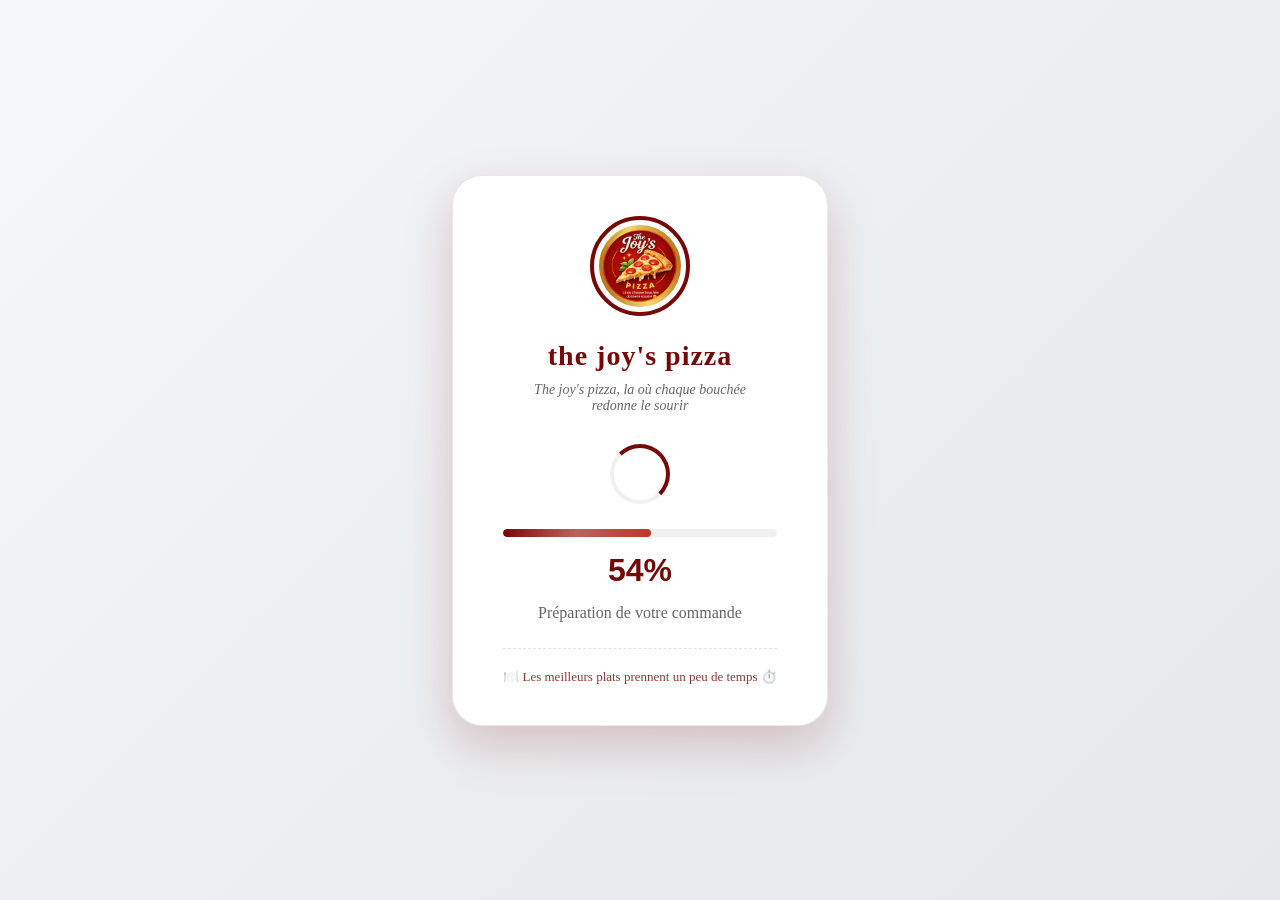
==== index.html @ 4e6b2294 "Réorganisation du projet" ====
<!DOCTYPE html>
<html lang="fr">
<head>
    <meta charset="UTF-8">
    <meta name="viewport" content="width=device-width, initial-scale=1.0">
    <link rel="stylesheet" href="css/loading.css">
    <title>The joys pizza</title>
   
</head>
<body>
    <!-- PAGE DE CHARGEMENT -->
    <div class="loading-page" id="loadingPage">
        <div class="loading-card">
            <!-- Logo -->
            <div class="logo-wrapper">
                <img src="../img/logo.jpg" 
                     alt="Logo Restaurant" 
                     class="loading-logo"
                     onerror="this.src='https://via.placeholder.com/100/770808/ffffff?text=Resto'">
            </div>
            
            <!-- Titre -->
            <h1 class="loading-title">the joy's pizza</h1>
            <div class="loading-subtitle"> The joy's pizza, la où chaque bouchée <br>redonne le sourir<br></div>
            
            <!-- Spinner -->
            <div class="spinner-container">
                <div class="spinner-simple"></div>
            </div>
            
            <!-- Barre de progression -->
            <div class="progress-wrapper">
                <div class="progress-container">
                    <div class="progress-bar" id="progressBar"></div>
                </div>
            </div>
            
            <!-- Pourcentage -->
            <div class="percentage" id="percentage">0%</div>
            
            <!-- Message dynamique -->
            <div class="message" id="message">Préparation de votre commande</div>
            
            <!-- Petit message pro -->
            <div class="fun-tip" id="funTip">
                <span>🍽️</span> Les meilleurs plats prennent un peu de temps <span>⏱️</span>
            </div>
        </div>
    </div>

    <script src="js/loading.js">
        
       
    </script>
</body>
</html>
---- css/loading.css ----
/* STYLES DIRECTEMENT INTÉGRÉS */
    * {
        margin: 0;
        padding: 0;
        box-sizing: border-box;
    }

    body {
        font-family: 'Georgia', 'Times New Roman', serif;
        background: linear-gradient(135deg, #f8f9fa 0%, #e9ecef 100%);
        min-height: 100vh;
        display: flex;
        justify-content: center;
        align-items: center;
    }

    /* PAGE DE CHARGEMENT */
    .loading-page {
        position: fixed;
        top: 0;
        left: 0;
        width: 100%;
        height: 100%;
        background: linear-gradient(135deg, #f5f7fa 0%, #e4e8eb 100%);
        display: flex;
        justify-content: center;
        align-items: center;
        z-index: 9999;
    }

    .loading-card {
        background: white;
        padding: 40px 50px;
        border-radius: 30px;
        box-shadow: 0 20px 50px rgba(119, 8, 8, 0.2);
        text-align: center;
        min-width: 350px;
        animation: apparition 0.6s ease;
        border: 1px solid rgba(119, 8, 8, 0.1);
    }

    /* Logo */
    .logo-wrapper {
        margin-bottom: 20px;
        position: relative;
    }

    .loading-logo {
        width: 100px;
        height: 100px;
        border-radius: 50%;
        object-fit: cover;
        border: 4px solid #770808;
        padding: 5px;
        background: white;
        animation: pulse 2s infinite ease-in-out;
    }

    /* Titre */
    .loading-title {
        color: #770808;
        font-size: 28px;
        margin: 15px 0 10px;
        font-weight: bold;
        letter-spacing: 1px;
    }

    .loading-subtitle {
        color: #666;
        font-size: 14px;
        margin-bottom: 30px;
        font-style: italic;
    }

    /* Spinner */
    .spinner-container {
        margin: 25px 0;
        position: relative;
    }

    .spinner-simple {
        width: 60px;
        height: 60px;
        margin: 0 auto;
        border: 4px solid #f0f0f0;
        border-top: 4px solid #770808;
        border-right: 4px solid #770808;
        border-radius: 50%;
        animation: spin 1s linear infinite;
    }

    /* Barre de progression */
    .progress-wrapper {
        margin: 25px 0 15px;
    }

    .progress-container {
        width: 100%;
        height: 8px;
        background: #f0f0f0;
        border-radius: 10px;
        overflow: hidden;
        margin-bottom: 10px;
    }

    .progress-bar {
        height: 100%;
        width: 0%;
        background: linear-gradient(90deg, #770808, #c0392b);
        border-radius: 10px;
        transition: width 0.3s ease;
        position: relative;
    }

    .progress-bar::after {
        content: '';
        position: absolute;
        top: 0;
        left: 0;
        right: 0;
        bottom: 0;
        background: linear-gradient(90deg, transparent, rgba(255,255,255,0.3), transparent);
        animation: shimmer 1.5s infinite;
    }

    /* Pourcentage */
    .percentage {
        font-size: 32px;
        font-weight: bold;
        color: #770808;
        margin: 10px 0;
        font-family: 'Arial', sans-serif;
    }

    /* Message */
    .message {
        color: #666;
        font-size: 16px;
        margin: 15px 0 5px;
        min-height: 24px;
    }

    /* Petite touche d'humour pro */
    .fun-tip {
        margin-top: 20px;
        padding-top: 20px;
        border-top: 1px dashed #ddd;
        color: #770808;
        font-size: 13px;
        opacity: 0.8;
        transition: opacity 0.3s ease;
    }

    .fun-tip span {
        display: inline-block;
        animation: petiteVibration 2s infinite;
    }

    /* Animations */
    @keyframes apparition {
        from {
            opacity: 0;
            transform: scale(0.9);
        }
        to {
            opacity: 1;
            transform: scale(1);
        }
    }

    @keyframes spin {
        0% { transform: rotate(0deg); }
        100% { transform: rotate(360deg); }
    }

    @keyframes pulse {
        0%, 100% {
            transform: scale(1);
            box-shadow: 0 0 0 0 rgba(119, 8, 8, 0.3);
        }
        50% {
            transform: scale(1.05);
            box-shadow: 0 0 20px rgba(119, 8, 8, 0.2);
        }
    }

    @keyframes shimmer {
        0% { transform: translateX(-100%); }
        100% { transform: translateX(100%); }
    }

    @keyframes petiteVibration {
        0%, 100% { transform: rotate(0deg); }
        25% { transform: rotate(5deg); }
        75% { transform: rotate(-5deg); }
    }

    /* Contenu principal (caché au début) */
    .main-content {
        padding: 40px;
        text-align: center;
        color: #770808;
    }

    /* Responsive */
    @media (max-width: 480px) {
        .loading-card {
            padding: 30px 25px;
            min-width: 280px;
            margin: 20px;
        }
        
        .loading-title {
            font-size: 24px;
        }
        
        .percentage {
            font-size: 28px;
        }
    }
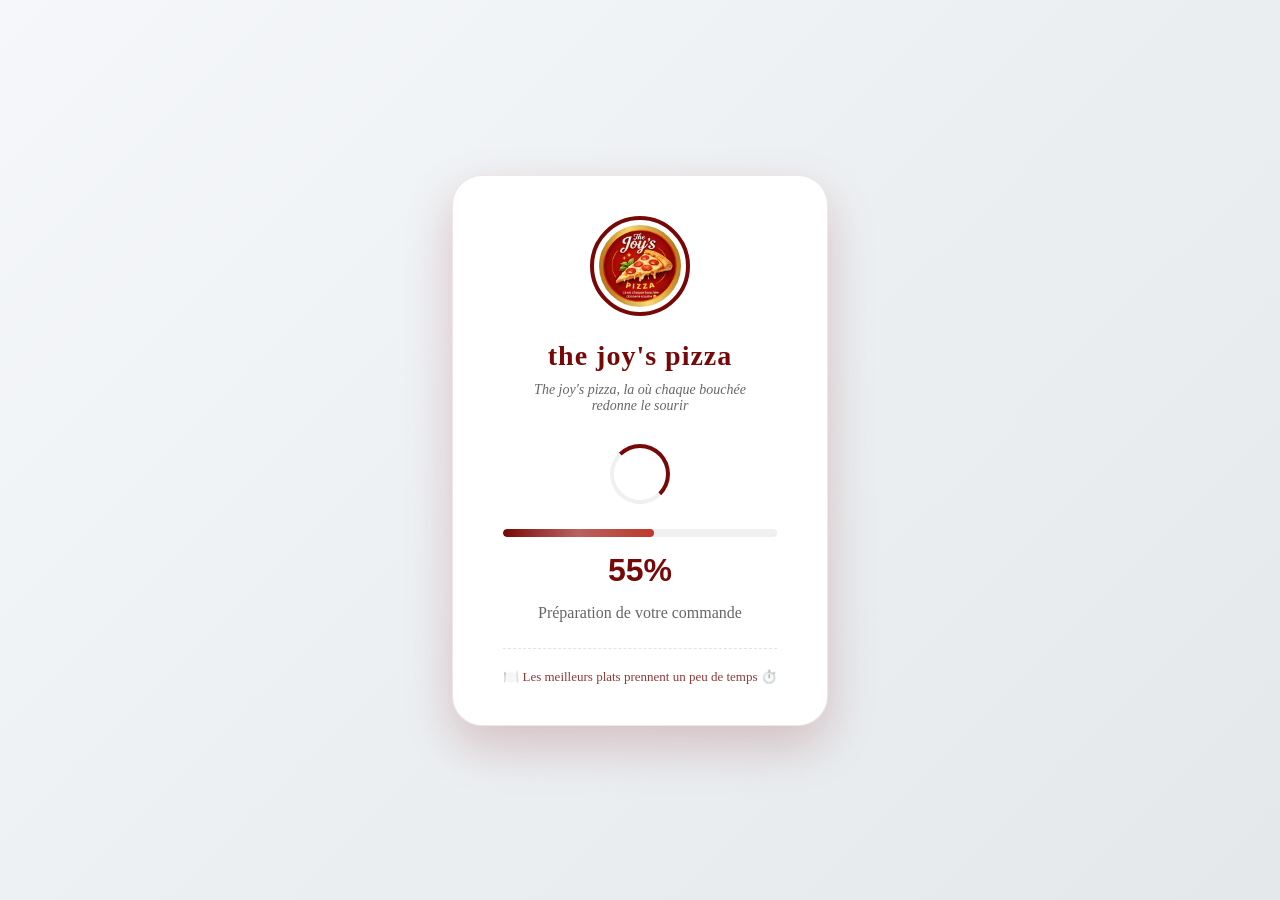
==== commit 3b262ea5: "Réorganisation du projet" ====
--- a/index.html
+++ b/index.html
@@ -13,7 +13,7 @@
         <div class="loading-card">
             <!-- Logo -->
             <div class="logo-wrapper">
-                <img src="../img/logo.jpg" 
+                <img src="img/logo.jpg" 
                      alt="Logo Restaurant" 
                      class="loading-logo"
                      onerror="this.src='https://via.placeholder.com/100/770808/ffffff?text=Resto'">
